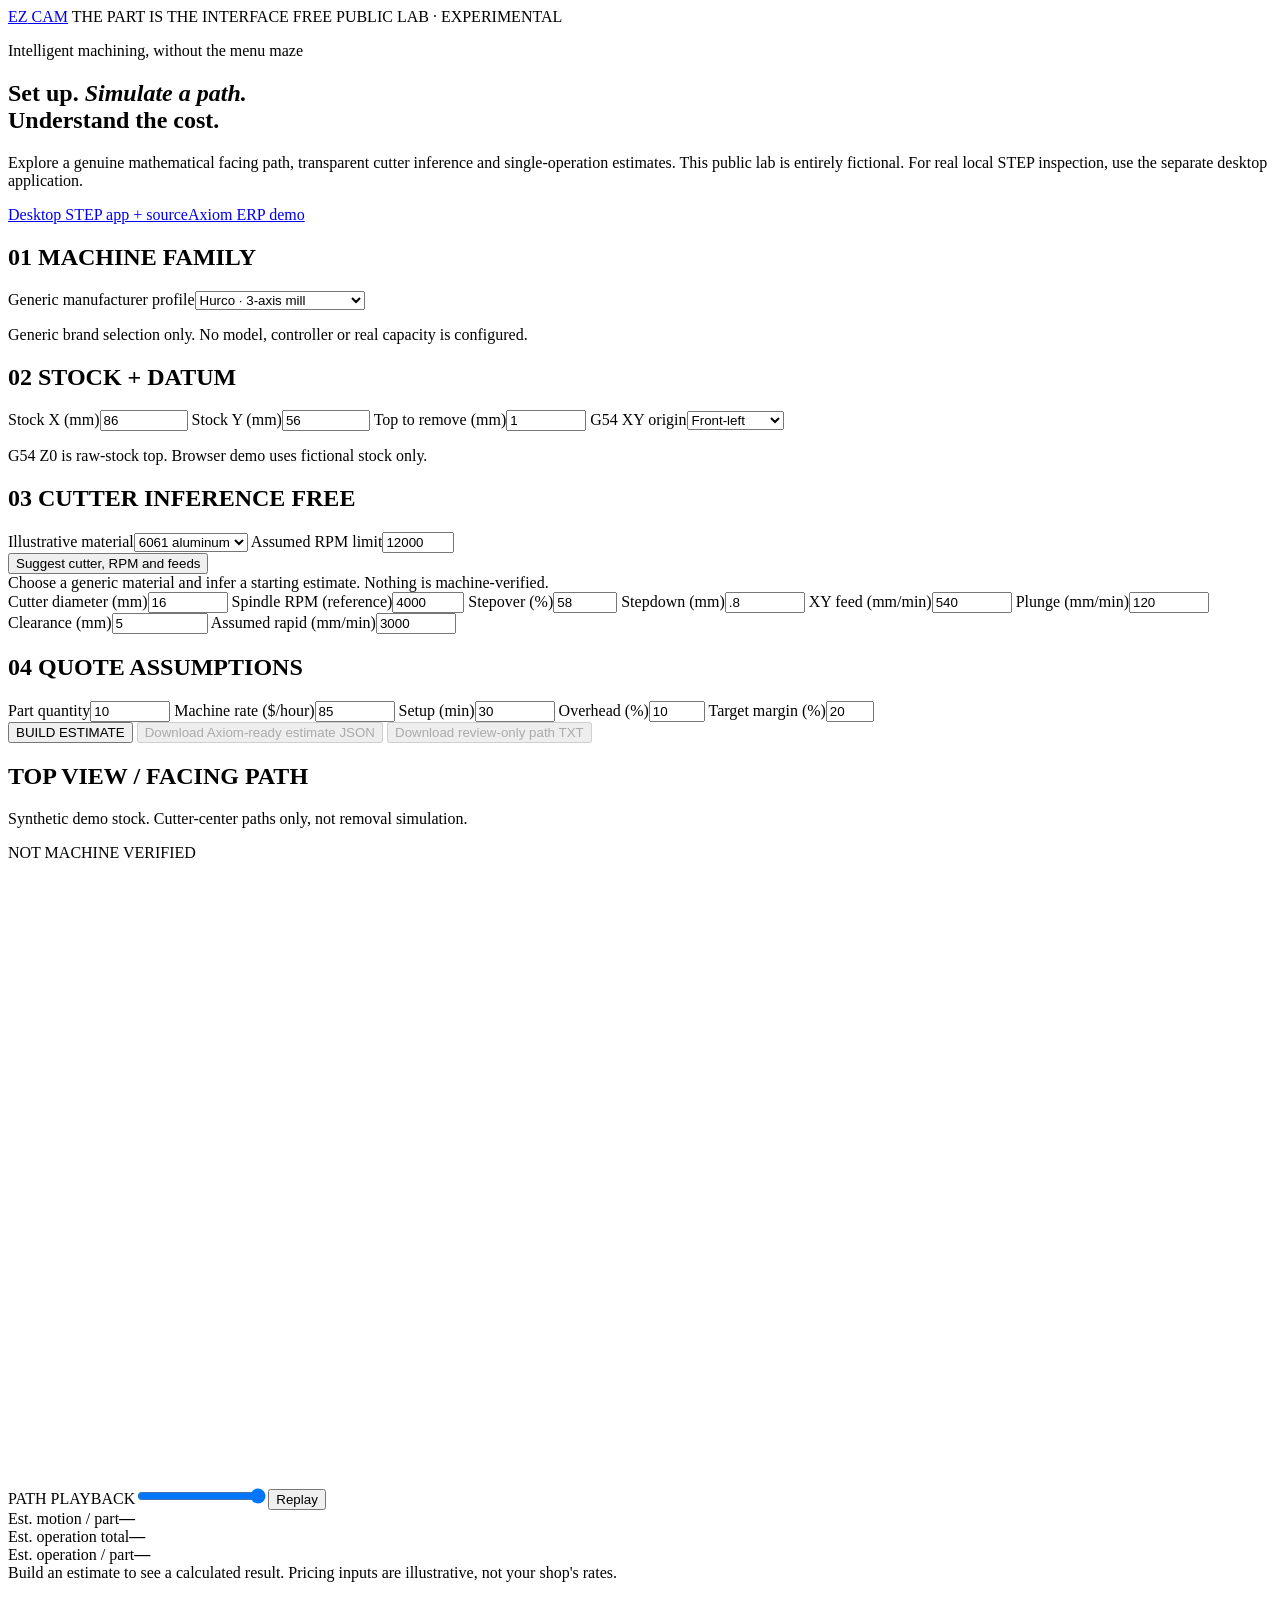
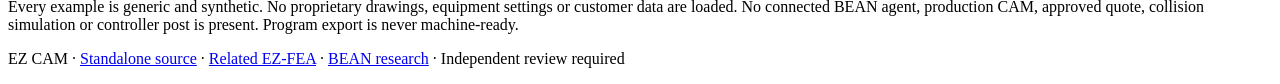
==== web/index.html @ 3e5e67d0 "feat(pages): add one-screen free EZ CAM workbench for milling, laser, forming estimates" ====
<!doctype html>
<html lang="en">
<head>
<meta charset="utf-8">
<meta name="viewport" content="width=device-width,initial-scale=1">
<meta name="description" content="EZ CAM: a free experimental machining estimate and toolpath preview lab with transparent tool inference.">
<title>EZ CAM | The Part Is the Interface</title>
<link rel="stylesheet" href="./style.css">
</head>
<body>
<header class="topbar">
  <a class="brand" href="./" aria-label="EZ CAM home"><span>EZ</span> CAM</a>
  <span class="motto">THE PART IS THE INTERFACE</span>
  <span class="mode">FREE PUBLIC LAB · EXPERIMENTAL</span>
</header>
<main>
  <section class="hero">
    <div><p class="kicker">Intelligent machining, without the menu maze</p>
      <h1>Set up. <em>Simulate a path.</em><br>Understand the cost.</h1>
      <p>Explore a genuine mathematical facing path, transparent cutter inference and single-operation estimates. This public lab is entirely fictional. For real local STEP inspection, use the separate desktop application.</p>
    </div>
    <nav class="hero-links"><a href="https://github.com/danieloculus0-bot/EZ-CAM">Desktop STEP app + source</a><a href="https://danieloculus0-bot.github.io/Axiom_Beta/erp/">Axiom ERP demo</a></nav>
  </section>
  <div class="workbench">
    <aside class="sidebar">
      <section class="panel"><h2><span>01</span> MACHINE FAMILY</h2>
        <label>Generic manufacturer profile<select id="machine"><option value="hurco">Hurco · 3-axis mill</option><option value="fadal">Fadal · 3-axis mill</option><option value="doosan">Doosan · 3-axis mill</option><option value="hk">HK · sheet laser</option><option value="trumpf">TRUMPF · sheet laser</option><option value="bystronic">Bystronic · press brake</option><option value="accurpress">Accurpress · press brake</option></select></label>
        <p class="fine" id="machine-note">Generic brand selection only. No model, controller or real capacity is configured.</p>
      </section>
      <section class="panel" id="mill-fields"><h2><span>02</span> STOCK + DATUM</h2>
        <div class="fields two">
          <label>Stock X (mm)<input id="width" type="number" min=".1" max="10000" step="1" value="86"></label>
          <label>Stock Y (mm)<input id="height" type="number" min=".1" max="10000" step="1" value="56"></label>
          <label>Top to remove (mm)<input id="allowance" type="number" min=".01" max="250" step=".1" value="1"></label>
          <label>G54 XY origin<select id="origin"><option value="front-left">Front-left</option><option value="center">Stock center</option></select></label>
        </div>
        <p class="fine">G54 Z0 is raw-stock top. Browser demo uses fictional stock only.</p>
        <h2><span>03</span> CUTTER INFERENCE <b class="free">FREE</b></h2>
        <div class="fields two"><label>Illustrative material<select id="material"><option value="aluminum-6061">6061 aluminum</option><option value="steel-1018">1018 mild steel</option><option value="stainless-304">304 stainless</option><option value="acetal">Acetal</option></select></label>
          <label>Assumed RPM limit<input id="maxrpm" type="number" min="101" max="40000" step="500" value="12000"></label>
        </div>
        <button id="infer" class="secondary" type="button">Suggest cutter, RPM and feeds</button>
        <div id="suggestion" class="suggestion" aria-live="polite">Choose a generic material and infer a starting estimate. Nothing is machine-verified.</div>
        <div class="fields two">
          <label>Cutter diameter (mm)<input id="diameter" type="number" min=".01" max="250" step=".5" value="16"></label>
          <label>Spindle RPM (reference)<input id="rpm" type="number" min="1" max="40000" step="1" value="4000"></label>
          <label>Stepover (%)<input id="stepover" type="number" min=".1" max="80" step="1" value="58"></label>
          <label>Stepdown (mm)<input id="stepdown" type="number" min=".01" max="100" step=".1" value=".8"></label>
          <label>XY feed (mm/min)<input id="feed" type="number" min="1" max="100000" step="10" value="540"></label>
          <label>Plunge (mm/min)<input id="plunge" type="number" min="1" max="100000" step="10" value="120"></label>
          <label>Clearance (mm)<input id="clearance" type="number" min=".01" max="10000" step=".5" value="5"></label>
          <label>Assumed rapid (mm/min)<input id="rapid" type="number" min="1" max="100000" step="100" value="3000"></label>
        </div>
      </section>
      <section class="panel" id="laser-fields" hidden><h2><span>02</span> LASER TIME INPUTS</h2>
        <p class="fine">User-entered assumptions; there is no nesting, laser program, or speed database.</p>
        <div class="fields two">
          <label>Cut length (mm)<input id="cutlength" type="number" min="0" max="10000000" value="2200"></label>
          <label>Assumed cut speed (mm/min)<input id="cutspeed" type="number" min=".01" max="500000" value="2500"></label>
          <label>Pierce count<input id="pierces" type="number" min="0" max="100000" step="1" value="6"></label>
          <label>Seconds per pierce<input id="piercetime" type="number" min="0" max="300" value="1.5"></label>
        </div>
      </section>
      <section class="panel" id="brake-fields" hidden><h2><span>02</span> PRESS BRAKE TIME INPUTS</h2>
        <p class="fine">Manual estimates only. No tool selection, tonnage, collision or bend-sequence validation.</p>
        <div class="fields two">
          <label>Bends per part<input id="bends" type="number" min="0" max="10000" step="1" value="4"></label>
          <label>Assumed sec/bend<input id="bendtime" type="number" min="0" max="600" value="18"></label>
          <label>Handling sec/part<input id="handling" type="number" min="0" max="10000" value="20"></label>
        </div>
      </section>
      <section class="panel"><h2><span>04</span> QUOTE ASSUMPTIONS</h2>
        <div class="fields two">
          <label>Part quantity<input id="quantity" type="number" min="1" max="100000" step="1" value="10"></label>
          <label>Machine rate ($/hour)<input id="rate" type="number" min="0" max="100000" step="1" value="85"></label>
          <label>Setup (min)<input id="setuptime" type="number" min="0" max="100000" step="5" value="30"></label>
          <label>Overhead (%)<input id="overhead" type="number" min="0" max="500" value="10"></label>
          <label>Target margin (%)<input id="margin" type="number" min="0" max="95" value="20"></label>
        </div>
        <button id="calculate" class="primary" type="button">BUILD ESTIMATE</button>
        <button id="export" class="secondary" type="button" disabled>Download Axiom-ready estimate JSON</button>
        <button id="listing" class="secondary" type="button" disabled>Download review-only path TXT</button>
      </section>
    </aside>
    <section class="stage">
      <div class="stage-head"><div><h2 id="stage-title">TOP VIEW / FACING PATH</h2><p id="stage-note">Synthetic demo stock. Cutter-center paths only, not removal simulation.</p></div><span class="unverified">NOT MACHINE VERIFIED</span></div>
      <canvas id="preview" width="960" height="620" aria-label="Synthetic stock and facing cutter path visualization" role="img"></canvas>
      <div class="playbar"><span>PATH PLAYBACK</span><input id="progress" aria-label="Path playback progress" type="range" min="0" max="100" value="100"><button id="replay" type="button" class="secondary">Replay</button></div>
      <section class="outcome"><div class="metric"><span>Est. motion / part</span><strong id="motion">—</strong></div><div class="metric"><span>Est. operation total</span><strong id="cost">—</strong></div><div class="metric"><span>Est. operation / part</span><strong id="unitcost">—</strong></div></section>
      <div id="result" class="result" role="status" aria-live="polite">Build an estimate to see a calculated result. Pricing inputs are illustrative, not your shop's rates.</div>
      <p class="disclaimer">Every example is generic and synthetic. No proprietary drawings, equipment settings or customer data are loaded. No connected BEAN agent, production CAM, approved quote, collision simulation or controller post is present. Program export is never machine-ready.</p>
    </section>
  </div>
  <footer><p>EZ CAM · <a href="https://github.com/danieloculus0-bot/EZ-CAM">Standalone source</a> · <a href="https://github.com/danieloculus0-bot/EZ-FEA">Related EZ-FEA</a> · <a href="https://github.com/danieloculus0-bot/BEAN">BEAN research</a> · Independent review required</p></footer>
</main>
<script type="module" src="./app.mjs"></script>
</body>
</html>
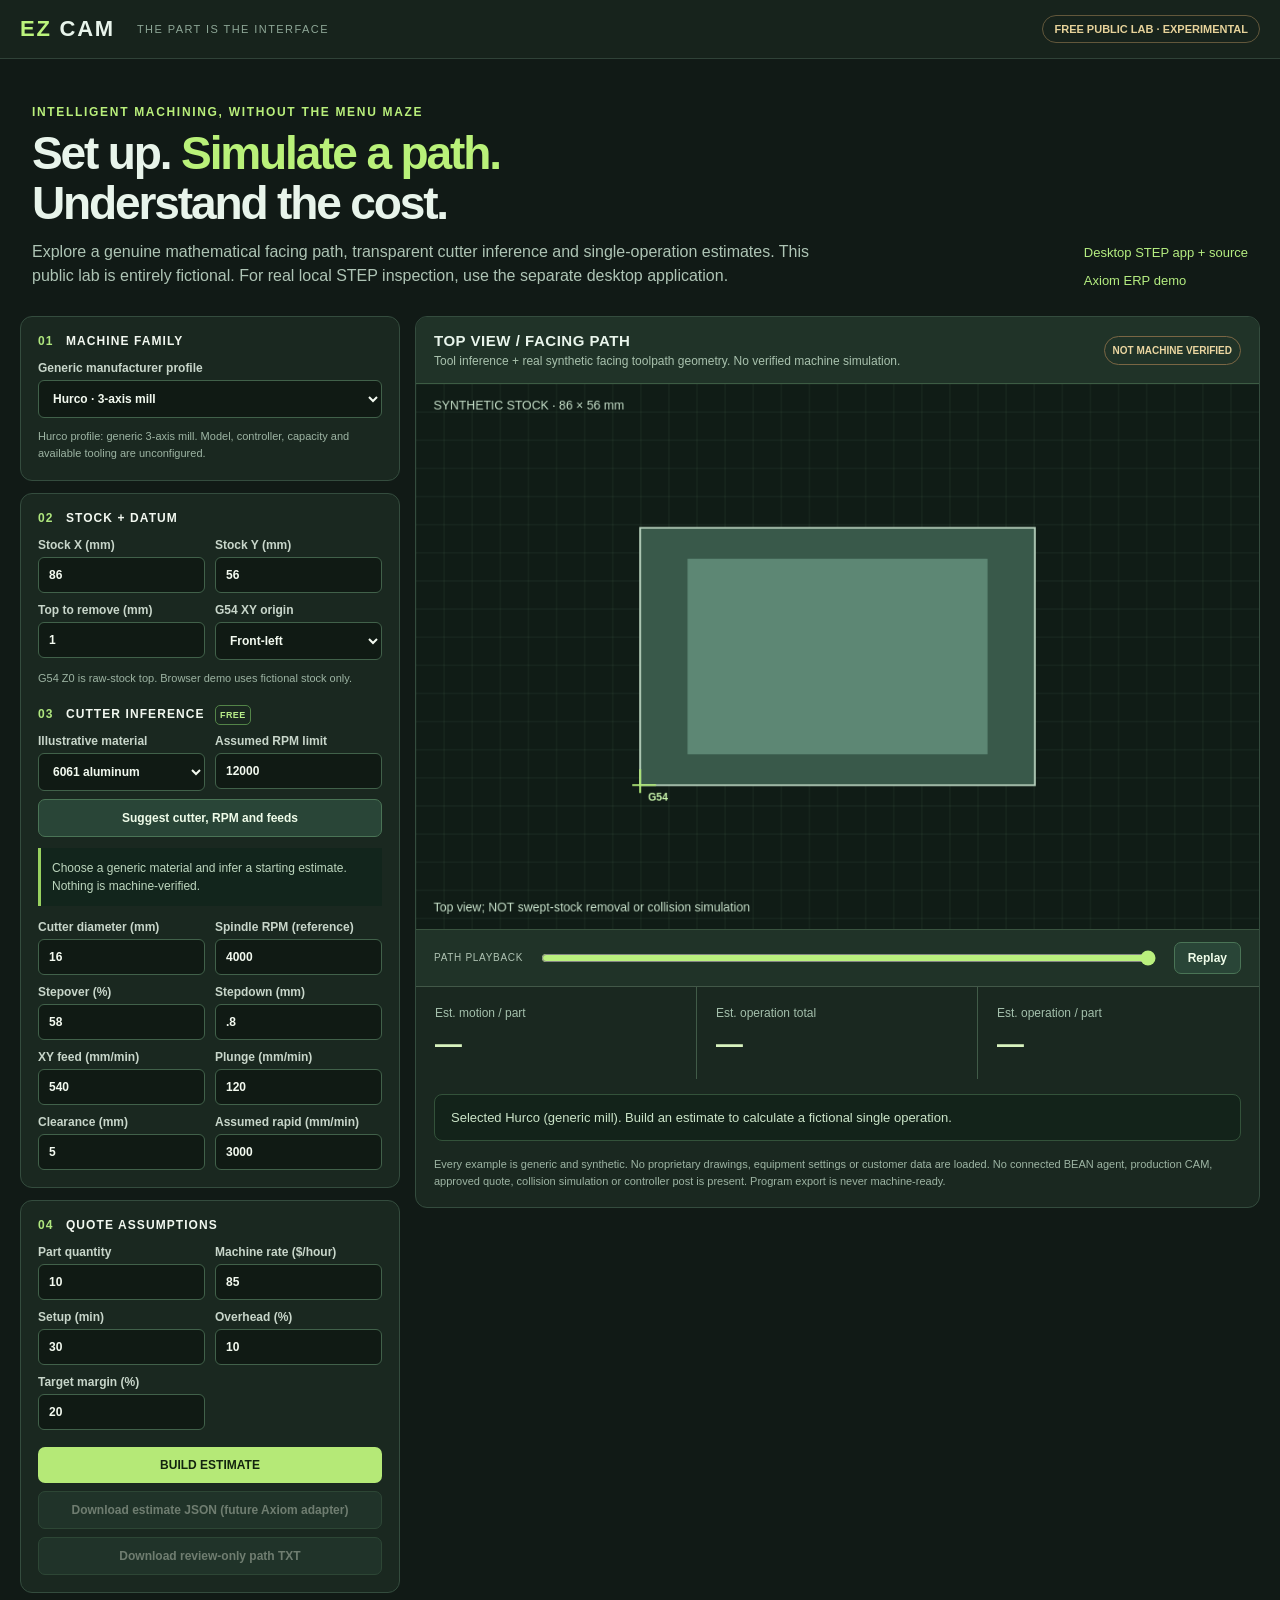
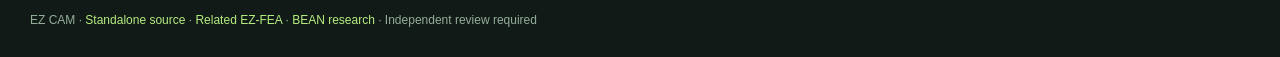
==== commit a6a99578: "docs(pages): clarify one-time Pages setup and future-only Axiom estimate compatibility" ====
--- a/web/index.html
+++ b/web/index.html
@@ -78,7 +78,7 @@
           <label>Target margin (%)<input id="margin" type="number" min="0" max="95" value="20"></label>
         </div>
         <button id="calculate" class="primary" type="button">BUILD ESTIMATE</button>
-        <button id="export" class="secondary" type="button" disabled>Download Axiom-ready estimate JSON</button>
+        <button id="export" class="secondary" type="button" disabled>Download estimate JSON (future Axiom adapter)</button>
         <button id="listing" class="secondary" type="button" disabled>Download review-only path TXT</button>
       </section>
     </aside>
--- a/web/style.css
+++ b/web/style.css
@@ -0,0 +1 @@
+:root{font-family:Inter,"Segoe UI",Arial,sans-serif;background:#111a16;color:#e8f4eb;color-scheme:dark}*{box-sizing:border-box}body{margin:0}a{color:#b5ed81;text-decoration:none}a:hover{text-decoration:underline}.topbar{display:flex;align-items:center;gap:22px;padding:15px max(20px,calc((100vw - 1540px)/2));border-bottom:1px solid #304238;background:#17231c}.brand{font-size:22px;font-weight:900;letter-spacing:.08em;color:#e8f4eb}.brand span{color:#bcf47c}.motto{font-size:11px;color:#8ea797;letter-spacing:.13em}.mode{margin-left:auto;color:#e6d29a;border:1px solid #62573b;border-radius:30px;padding:7px 11px;font-size:11px;font-weight:700}main{max-width:1540px;margin:auto;padding:20px}.hero{display:flex;align-items:end;justify-content:space-between;gap:20px;padding:24px 12px 28px}.hero h1{font-size:clamp(28px,3.6vw,55px);line-height:1.09;letter-spacing:-.047em;margin:7px 0 12px}.hero em{color:#b9f179;font-style:normal}.hero p{max-width:780px;color:#aec4b5;line-height:1.5;margin:0}.hero .kicker{font-size:12px;letter-spacing:.14em;color:#b9ef7b;font-weight:800;text-transform:uppercase}.hero-links{display:flex;flex-direction:column;gap:13px;font-size:13px;white-space:nowrap}.workbench{display:grid;grid-template-columns:minmax(310px,380px) minmax(0,1fr);gap:15px;align-items:start}.sidebar{display:flex;flex-direction:column;gap:12px}.panel,.stage{border:1px solid #344c3e;background:#1a2820;border-radius:12px;overflow:hidden}.panel{padding:17px}.panel h2{font-size:12px;letter-spacing:.09em;margin:0 0 13px;color:#f2f8f0}.panel h2:not(:first-child){margin-top:20px}.panel h2 span{color:#afe77e;margin-right:8px}.panel .free{font-size:9px;letter-spacing:.05em;color:#b8ed89;border:1px solid #538448;border-radius:5px;padding:4px;margin-left:6px}label{display:block;font-size:12px;color:#c8d6ca;font-weight:600}label input,label select{margin-top:5px;width:100%;min-width:0;border:1px solid #41614a;background:#101a14;border-radius:6px;color:#f3faf0;padding:10px;font:inherit}label input:focus,label select:focus{outline:2px solid #b5e777;outline-offset:1px}.fields{display:grid;gap:10px}.fields.two{grid-template-columns:repeat(2,minmax(0,1fr))}.fine,.disclaimer{font-size:11px;color:#9db4a3;line-height:1.5}.fine{margin:10px 0 2px}.suggestion{margin:11px 0 14px;padding:11px;background:#12251c;border-left:3px solid #98d15f;color:#bdd6be;line-height:1.5;font-size:12px;white-space:pre-line}button{cursor:pointer;border:0;border-radius:7px;font:inherit;font-size:12px;font-weight:800;padding:11px 15px;transition:background .1s}button:disabled{opacity:.4;cursor:not-allowed}.primary{width:100%;margin-top:17px;background:#b5e977;color:#13240f}.primary:hover:not(:disabled){background:#d0ffa1}.secondary{border:1px solid #4a7456;background:#294537;color:#effce9}.secondary:hover:not(:disabled){background:#385d48}.panel button.secondary{width:100%;margin-top:8px}.stage{position:sticky;top:12px}.stage-head{display:flex;gap:12px;justify-content:space-between;align-items:center;padding:15px 18px;background:#203328;border-bottom:1px solid #3d5c44}.stage-head h2{margin:0;font-size:15px;letter-spacing:.035em}.stage-head p{font-size:12px;color:#a9c2ae;margin:5px 0 0}.unverified{font-size:10px;font-weight:800;white-space:nowrap;color:#ebd6a1;border:1px solid #7a6644;border-radius:20px;padding:8px}#preview{display:block;width:100%;height:auto;background:#101c16;aspect-ratio:960/620}.playbar{display:flex;align-items:center;gap:16px;padding:12px 18px;background:#203328;border-top:1px solid #39533f}.playbar span{font-size:10px;letter-spacing:.07em;color:#afc3b3;white-space:nowrap}.playbar input{flex:1;accent-color:#baf07e}.playbar button{padding:8px 13px}.outcome{display:grid;grid-template-columns:repeat(3,minmax(0,1fr));border-top:1px solid #425848}.metric{padding:19px;display:flex;flex-direction:column;gap:9px;border-right:1px solid #415b48}.metric:last-child{border-right:0}.metric span{font-size:12px;color:#a4c0ac}.metric strong{font-size:clamp(18px,2.1vw,30px);color:#d8f3be;letter-spacing:-.05em}.result{margin:15px 18px;padding:13px 16px;background:#13231a;border:1px solid #33523a;border-radius:8px;color:#cbe4c8;font-size:13px;line-height:1.5}.result.error{color:#ffe2ba;border-color:#ba7750}.disclaimer{padding:0 18px 18px;margin:0}footer{padding:20px 10px 10px;color:#92ae99;font-size:12px}footer p{margin:0}[hidden]{display:none!important}@media(max-width:1000px){.hero{align-items:start;flex-direction:column}.hero-links{flex-direction:row;flex-wrap:wrap}.workbench{grid-template-columns:1fr}.stage{position:static}.sidebar{display:grid;grid-template-columns:repeat(2,minmax(0,1fr));align-items:start}.panel{height:100%}}@media(max-width:620px){main{padding:10px}.topbar{padding:13px;flex-wrap:wrap;gap:10px}.motto{display:none}.mode{font-size:9px}.hero{padding:20px 7px}.sidebar{display:flex}.stage-head{align-items:flex-start;flex-direction:column}.unverified{align-self:start}.metric{padding:12px}.metric span{font-size:10px}.metric strong{font-size:19px}.playbar{gap:7px}.playbar span{font-size:9px}footer{line-height:1.6}}
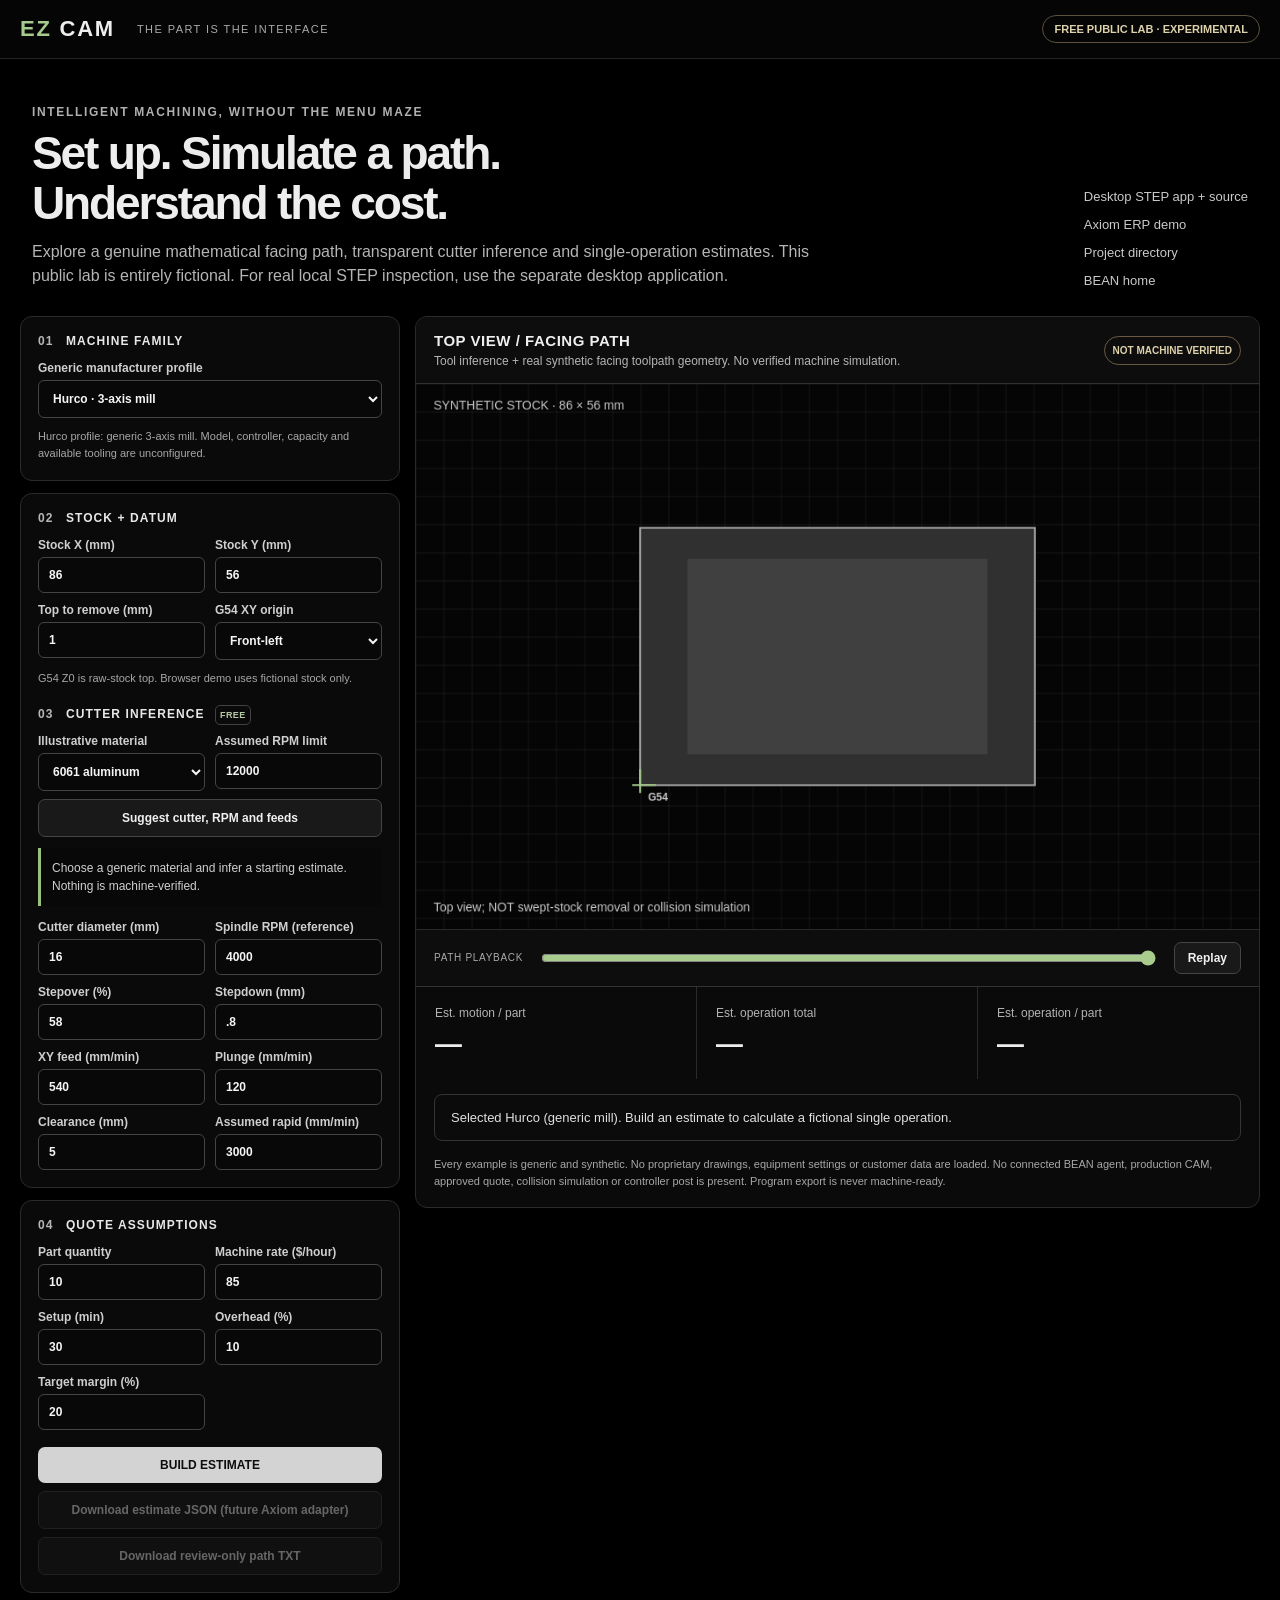
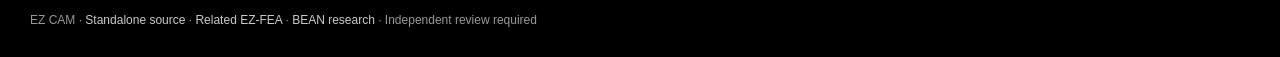
==== commit c5af5293: "Link EZ-CAM demo back to canonical project directory and ERP" ====
--- a/web/index.html
+++ b/web/index.html
@@ -19,7 +19,7 @@
       <h1>Set up. <em>Simulate a path.</em><br>Understand the cost.</h1>
       <p>Explore a genuine mathematical facing path, transparent cutter inference and single-operation estimates. This public lab is entirely fictional. For real local STEP inspection, use the separate desktop application.</p>
     </div>
-    <nav class="hero-links"><a href="https://github.com/danieloculus0-bot/EZ-CAM">Desktop STEP app + source</a><a href="https://danieloculus0-bot.github.io/Axiom_Beta/erp/">Axiom ERP demo</a></nav>
+    <nav class="hero-links"><a href="https://github.com/danieloculus0-bot/EZ-CAM">Desktop STEP app + source</a><a href="https://danieloculus0-bot.github.io/Axiom_Beta/erp/">Axiom ERP demo</a><a href="https://danieloculus0-bot.github.io/BEAN/portfolio/">Project directory</a><a href="https://danieloculus0-bot.github.io/BEAN/">BEAN home</a></nav>
   </section>
   <div class="workbench">
     <aside class="sidebar">
@@ -36,7 +36,7 @@
         </div>
         <p class="fine">G54 Z0 is raw-stock top. Browser demo uses fictional stock only.</p>
         <h2><span>03</span> CUTTER INFERENCE <b class="free">FREE</b></h2>
-        <div class="fields two"><label>Illustrative material<select id="material"><option value="aluminum-6061">6061 aluminum</option><option value="steel-1018">1018 mild steel</option><option value="stainless-304">304 stainless</option><option value="acetal">Acetal</option></select></label>
+        <div class="fields two"><label>Illustrative material<select id="material"><option value="aluminum-6061">6061 aluminum</option><option value="aluminum-5052">5052 aluminum</option><option value="steel-1018">1018 mild steel</option><option value="steel-hot-rolled">Hot rolled / HR (grade unknown)</option><option value="steel-hrpo">HRPO / P&amp;O (grade unknown)</option><option value="steel-crs">Cold rolled / CRS (grade unknown)</option><option value="stainless-304">304 stainless</option><option value="acetal">Acetal</option></select></label>
           <label>Assumed RPM limit<input id="maxrpm" type="number" min="101" max="40000" step="500" value="12000"></label>
         </div>
         <button id="infer" class="secondary" type="button">Suggest cutter, RPM and feeds</button>
--- a/web/style.css
+++ b/web/style.css
@@ -1 +1 @@
-:root{font-family:Inter,"Segoe UI",Arial,sans-serif;background:#111a16;color:#e8f4eb;color-scheme:dark}*{box-sizing:border-box}body{margin:0}a{color:#b5ed81;text-decoration:none}a:hover{text-decoration:underline}.topbar{display:flex;align-items:center;gap:22px;padding:15px max(20px,calc((100vw - 1540px)/2));border-bottom:1px solid #304238;background:#17231c}.brand{font-size:22px;font-weight:900;letter-spacing:.08em;color:#e8f4eb}.brand span{color:#bcf47c}.motto{font-size:11px;color:#8ea797;letter-spacing:.13em}.mode{margin-left:auto;color:#e6d29a;border:1px solid #62573b;border-radius:30px;padding:7px 11px;font-size:11px;font-weight:700}main{max-width:1540px;margin:auto;padding:20px}.hero{display:flex;align-items:end;justify-content:space-between;gap:20px;padding:24px 12px 28px}.hero h1{font-size:clamp(28px,3.6vw,55px);line-height:1.09;letter-spacing:-.047em;margin:7px 0 12px}.hero em{color:#b9f179;font-style:normal}.hero p{max-width:780px;color:#aec4b5;line-height:1.5;margin:0}.hero .kicker{font-size:12px;letter-spacing:.14em;color:#b9ef7b;font-weight:800;text-transform:uppercase}.hero-links{display:flex;flex-direction:column;gap:13px;font-size:13px;white-space:nowrap}.workbench{display:grid;grid-template-columns:minmax(310px,380px) minmax(0,1fr);gap:15px;align-items:start}.sidebar{display:flex;flex-direction:column;gap:12px}.panel,.stage{border:1px solid #344c3e;background:#1a2820;border-radius:12px;overflow:hidden}.panel{padding:17px}.panel h2{font-size:12px;letter-spacing:.09em;margin:0 0 13px;color:#f2f8f0}.panel h2:not(:first-child){margin-top:20px}.panel h2 span{color:#afe77e;margin-right:8px}.panel .free{font-size:9px;letter-spacing:.05em;color:#b8ed89;border:1px solid #538448;border-radius:5px;padding:4px;margin-left:6px}label{display:block;font-size:12px;color:#c8d6ca;font-weight:600}label input,label select{margin-top:5px;width:100%;min-width:0;border:1px solid #41614a;background:#101a14;border-radius:6px;color:#f3faf0;padding:10px;font:inherit}label input:focus,label select:focus{outline:2px solid #b5e777;outline-offset:1px}.fields{display:grid;gap:10px}.fields.two{grid-template-columns:repeat(2,minmax(0,1fr))}.fine,.disclaimer{font-size:11px;color:#9db4a3;line-height:1.5}.fine{margin:10px 0 2px}.suggestion{margin:11px 0 14px;padding:11px;background:#12251c;border-left:3px solid #98d15f;color:#bdd6be;line-height:1.5;font-size:12px;white-space:pre-line}button{cursor:pointer;border:0;border-radius:7px;font:inherit;font-size:12px;font-weight:800;padding:11px 15px;transition:background .1s}button:disabled{opacity:.4;cursor:not-allowed}.primary{width:100%;margin-top:17px;background:#b5e977;color:#13240f}.primary:hover:not(:disabled){background:#d0ffa1}.secondary{border:1px solid #4a7456;background:#294537;color:#effce9}.secondary:hover:not(:disabled){background:#385d48}.panel button.secondary{width:100%;margin-top:8px}.stage{position:sticky;top:12px}.stage-head{display:flex;gap:12px;justify-content:space-between;align-items:center;padding:15px 18px;background:#203328;border-bottom:1px solid #3d5c44}.stage-head h2{margin:0;font-size:15px;letter-spacing:.035em}.stage-head p{font-size:12px;color:#a9c2ae;margin:5px 0 0}.unverified{font-size:10px;font-weight:800;white-space:nowrap;color:#ebd6a1;border:1px solid #7a6644;border-radius:20px;padding:8px}#preview{display:block;width:100%;height:auto;background:#101c16;aspect-ratio:960/620}.playbar{display:flex;align-items:center;gap:16px;padding:12px 18px;background:#203328;border-top:1px solid #39533f}.playbar span{font-size:10px;letter-spacing:.07em;color:#afc3b3;white-space:nowrap}.playbar input{flex:1;accent-color:#baf07e}.playbar button{padding:8px 13px}.outcome{display:grid;grid-template-columns:repeat(3,minmax(0,1fr));border-top:1px solid #425848}.metric{padding:19px;display:flex;flex-direction:column;gap:9px;border-right:1px solid #415b48}.metric:last-child{border-right:0}.metric span{font-size:12px;color:#a4c0ac}.metric strong{font-size:clamp(18px,2.1vw,30px);color:#d8f3be;letter-spacing:-.05em}.result{margin:15px 18px;padding:13px 16px;background:#13231a;border:1px solid #33523a;border-radius:8px;color:#cbe4c8;font-size:13px;line-height:1.5}.result.error{color:#ffe2ba;border-color:#ba7750}.disclaimer{padding:0 18px 18px;margin:0}footer{padding:20px 10px 10px;color:#92ae99;font-size:12px}footer p{margin:0}[hidden]{display:none!important}@media(max-width:1000px){.hero{align-items:start;flex-direction:column}.hero-links{flex-direction:row;flex-wrap:wrap}.workbench{grid-template-columns:1fr}.stage{position:static}.sidebar{display:grid;grid-template-columns:repeat(2,minmax(0,1fr));align-items:start}.panel{height:100%}}@media(max-width:620px){main{padding:10px}.topbar{padding:13px;flex-wrap:wrap;gap:10px}.motto{display:none}.mode{font-size:9px}.hero{padding:20px 7px}.sidebar{display:flex}.stage-head{align-items:flex-start;flex-direction:column}.unverified{align-self:start}.metric{padding:12px}.metric span{font-size:10px}.metric strong{font-size:19px}.playbar{gap:7px}.playbar span{font-size:9px}footer{line-height:1.6}}
+:root{font-family:Inter,"Segoe UI",Arial,sans-serif;background:#000000;color:#eeeeee;color-scheme:dark}*{box-sizing:border-box}body{margin:0}a{color:#c9c9c9;text-decoration:none}a:hover{text-decoration:underline}.topbar{display:flex;align-items:center;gap:22px;padding:15px max(20px,calc((100vw - 1540px)/2));border-bottom:1px solid #252525;background:#050505}.brand{font-size:22px;font-weight:900;letter-spacing:.08em;color:#eeeeee}.brand span{color:#a6ca8d}.motto{font-size:11px;color:#aaaaaa;letter-spacing:.13em}.mode{margin-left:auto;color:#ded2ad;border:1px solid #5a503b;border-radius:30px;padding:7px 11px;font-size:11px;font-weight:700}main{max-width:1540px;margin:auto;padding:20px}.hero{display:flex;align-items:end;justify-content:space-between;gap:20px;padding:24px 12px 28px}.hero h1{font-size:clamp(28px,3.6vw,55px);line-height:1.09;letter-spacing:-.047em;margin:7px 0 12px}.hero em{color:#ececec;font-style:normal}.hero p{max-width:780px;color:#b5b5b5;line-height:1.5;margin:0}.hero .kicker{font-size:12px;letter-spacing:.14em;color:#b0b0b0;font-weight:800;text-transform:uppercase}.hero-links{display:flex;flex-direction:column;gap:13px;font-size:13px;white-space:nowrap}.workbench{display:grid;grid-template-columns:minmax(310px,380px) minmax(0,1fr);gap:15px;align-items:start}.sidebar{display:flex;flex-direction:column;gap:12px}.panel,.stage{border:1px solid #2b2b2b;background:#0a0a0a;border-radius:12px;overflow:hidden}.panel{padding:17px}.panel h2{font-size:12px;letter-spacing:.09em;margin:0 0 13px;color:#e8e8e8}.panel h2:not(:first-child){margin-top:20px}.panel h2 span{color:#b7b7b7;margin-right:8px}.panel .free{font-size:9px;letter-spacing:.05em;color:#b7caa6;border:1px solid #414141;border-radius:5px;padding:4px;margin-left:6px}label{display:block;font-size:12px;color:#cfcfcf;font-weight:600}label input,label select{margin-top:5px;width:100%;min-width:0;border:1px solid #444444;background:#080808;border-radius:6px;color:#f5f5f5;padding:10px;font:inherit}label input:focus,label select:focus{outline:2px solid #99c17c;outline-offset:1px}.fields{display:grid;gap:10px}.fields.two{grid-template-columns:repeat(2,minmax(0,1fr))}.fine,.disclaimer{font-size:11px;color:#a7a7a7;line-height:1.5}.fine{margin:10px 0 2px}.suggestion{margin:11px 0 14px;padding:11px;background:#080808;border-left:3px solid #99c17c;color:#d0d0d0;line-height:1.5;font-size:12px;white-space:pre-line}button{cursor:pointer;border:0;border-radius:7px;font:inherit;font-size:12px;font-weight:800;padding:11px 15px;transition:background .1s}button:disabled{opacity:.4;cursor:not-allowed}.primary{width:100%;margin-top:17px;background:#d3d3d3;color:#0d0d0d}.primary:hover:not(:disabled){background:#eeeeee}.secondary{border:1px solid #454545;background:#191919;color:#f0f0f0}.secondary:hover:not(:disabled){background:#303030}.panel button.secondary{width:100%;margin-top:8px}.stage{position:sticky;top:12px}.stage-head{display:flex;gap:12px;justify-content:space-between;align-items:center;padding:15px 18px;background:#0d0d0d;border-bottom:1px solid #303030}.stage-head h2{margin:0;font-size:15px;letter-spacing:.035em}.stage-head p{font-size:12px;color:#b5b5b5;margin:5px 0 0}.unverified{font-size:10px;font-weight:800;white-space:nowrap;color:#ded2ad;border:1px solid #6c5a45;border-radius:20px;padding:8px}#preview{display:block;width:100%;height:auto;background:#050505;aspect-ratio:960/620}.playbar{display:flex;align-items:center;gap:16px;padding:12px 18px;background:#0d0d0d;border-top:1px solid #292929}.playbar span{font-size:10px;letter-spacing:.07em;color:#aaaaaa;white-space:nowrap}.playbar input{flex:1;accent-color:#aacb8e}.playbar button{padding:8px 13px}.outcome{display:grid;grid-template-columns:repeat(3,minmax(0,1fr));border-top:1px solid #333333}.metric{padding:19px;display:flex;flex-direction:column;gap:9px;border-right:1px solid #2b2b2b}.metric:last-child{border-right:0}.metric span{font-size:12px;color:#b4b4b4}.metric strong{font-size:clamp(18px,2.1vw,30px);color:#ededed;letter-spacing:-.05em}.result{margin:15px 18px;padding:13px 16px;background:#0b0b0b;border:1px solid #343434;border-radius:8px;color:#e0e0e0;font-size:13px;line-height:1.5}.result.error{color:#ffe2ba;border-color:#ba7750}.disclaimer{padding:0 18px 18px;margin:0}footer{padding:20px 10px 10px;color:#979797;font-size:12px}footer p{margin:0}[hidden]{display:none!important}@media(max-width:1000px){.hero{align-items:start;flex-direction:column}.hero-links{flex-direction:row;flex-wrap:wrap}.workbench{grid-template-columns:1fr}.stage{position:static}.sidebar{display:grid;grid-template-columns:repeat(2,minmax(0,1fr));align-items:start}.panel{height:100%}}@media(max-width:620px){main{padding:10px}.topbar{padding:13px;flex-wrap:wrap;gap:10px}.motto{display:none}.mode{font-size:9px}.hero{padding:20px 7px}.sidebar{display:flex}.stage-head{align-items:flex-start;flex-direction:column}.unverified{align-self:start}.metric{padding:12px}.metric span{font-size:10px}.metric strong{font-size:19px}.playbar{gap:7px}.playbar span{font-size:9px}footer{line-height:1.6}}
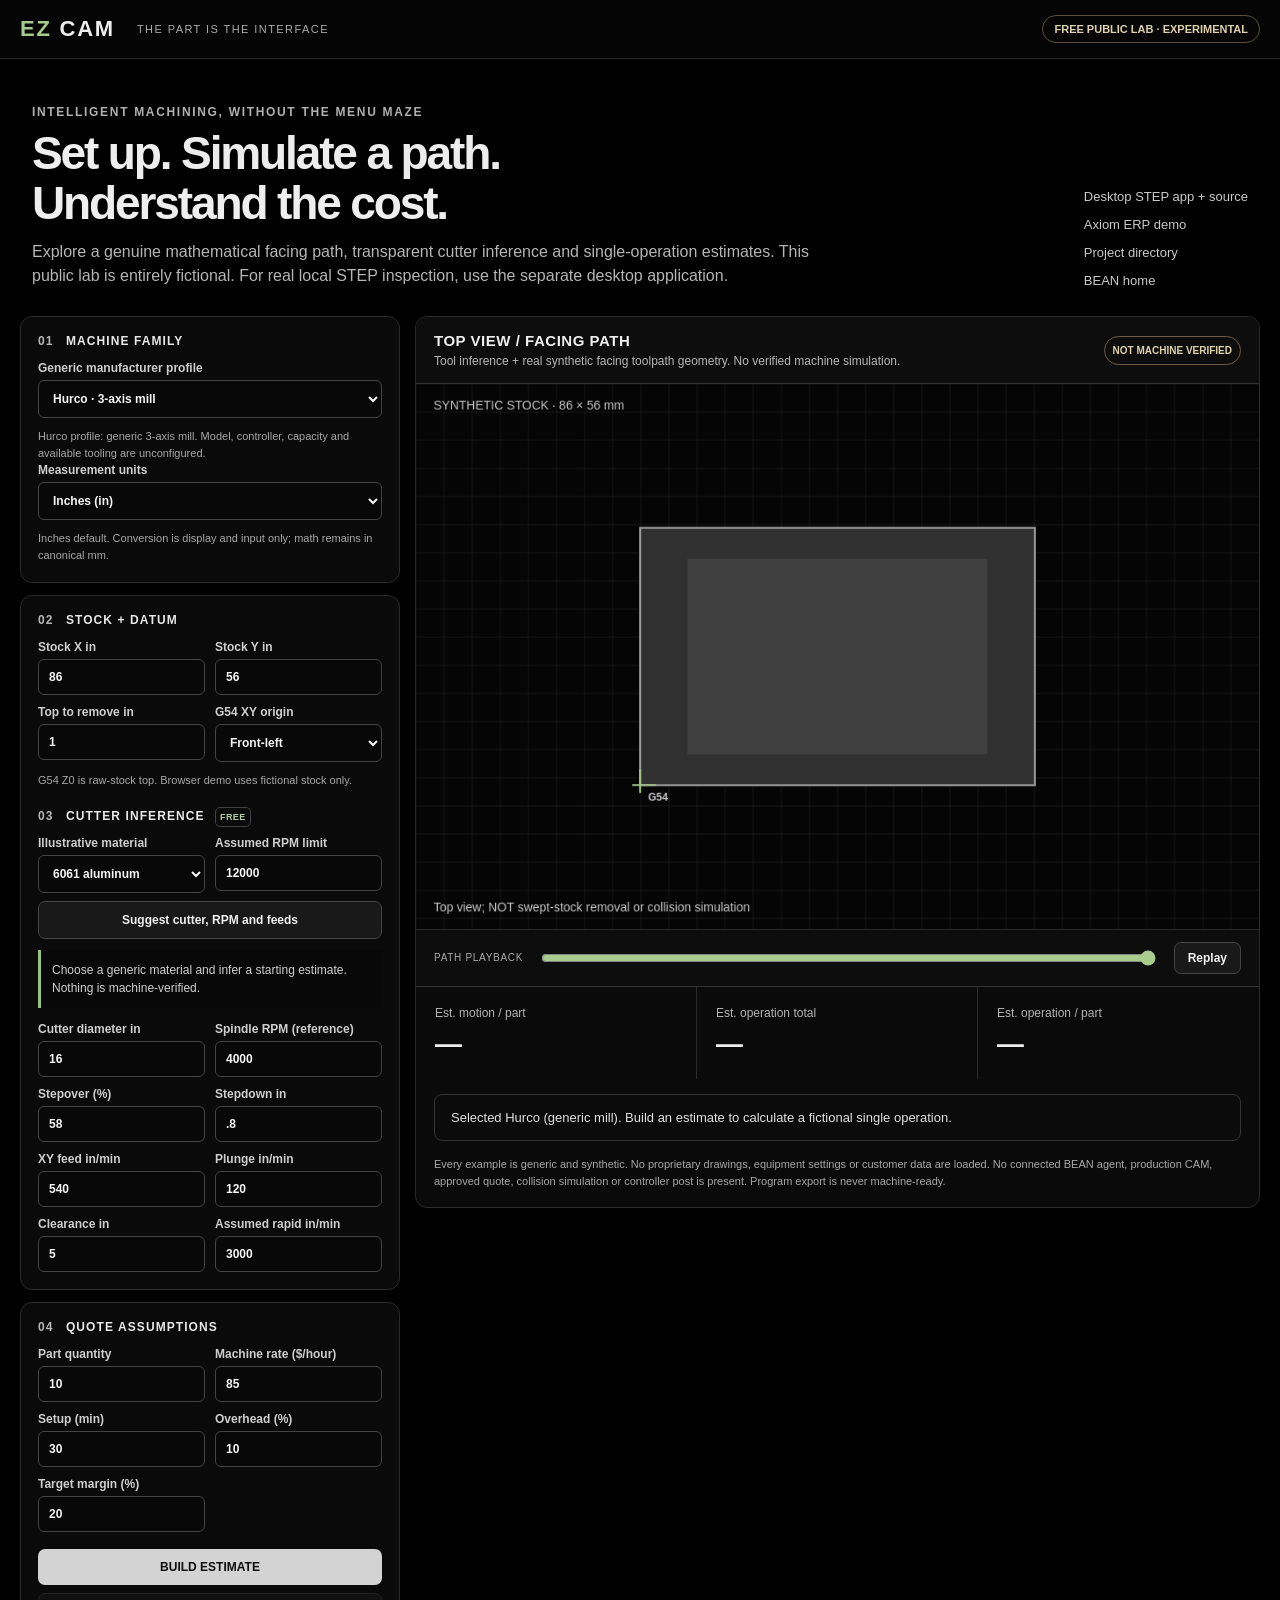
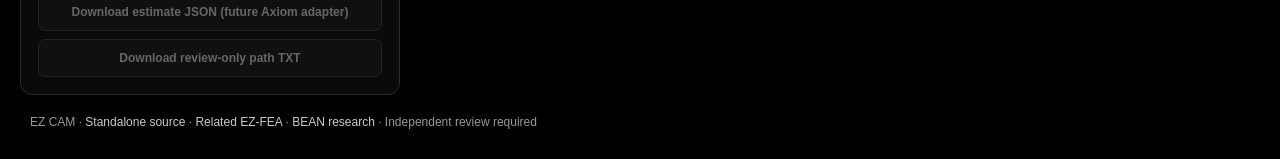
==== commit 4493a392: "Show inch-default unit selector and dynamic dimension labels" ====
--- a/web/index.html
+++ b/web/index.html
@@ -26,12 +26,14 @@
       <section class="panel"><h2><span>01</span> MACHINE FAMILY</h2>
         <label>Generic manufacturer profile<select id="machine"><option value="hurco">Hurco · 3-axis mill</option><option value="fadal">Fadal · 3-axis mill</option><option value="doosan">Doosan · 3-axis mill</option><option value="hk">HK · sheet laser</option><option value="trumpf">TRUMPF · sheet laser</option><option value="bystronic">Bystronic · press brake</option><option value="accurpress">Accurpress · press brake</option></select></label>
         <p class="fine" id="machine-note">Generic brand selection only. No model, controller or real capacity is configured.</p>
+        <label>Measurement units<select id="units" aria-label="Measurement units"><option value="in" selected>Inches (in)</option><option value="mm">Millimeters (mm)</option></select></label>
+        <p class="fine">Inches default. Conversion is display and input only; math remains in canonical mm.</p>
       </section>
       <section class="panel" id="mill-fields"><h2><span>02</span> STOCK + DATUM</h2>
         <div class="fields two">
-          <label>Stock X (mm)<input id="width" type="number" min=".1" max="10000" step="1" value="86"></label>
-          <label>Stock Y (mm)<input id="height" type="number" min=".1" max="10000" step="1" value="56"></label>
-          <label>Top to remove (mm)<input id="allowance" type="number" min=".01" max="250" step=".1" value="1"></label>
+          <label>Stock X <span class="unit-label" data-unit-for="width">in</span><input id="width" type="number" min=".1" max="10000" step="1" value="86"></label>
+          <label>Stock Y <span class="unit-label" data-unit-for="height">in</span><input id="height" type="number" min=".1" max="10000" step="1" value="56"></label>
+          <label>Top to remove <span class="unit-label" data-unit-for="allowance">in</span><input id="allowance" type="number" min=".01" max="250" step=".1" value="1"></label>
           <label>G54 XY origin<select id="origin"><option value="front-left">Front-left</option><option value="center">Stock center</option></select></label>
         </div>
         <p class="fine">G54 Z0 is raw-stock top. Browser demo uses fictional stock only.</p>
@@ -42,21 +44,21 @@
         <button id="infer" class="secondary" type="button">Suggest cutter, RPM and feeds</button>
         <div id="suggestion" class="suggestion" aria-live="polite">Choose a generic material and infer a starting estimate. Nothing is machine-verified.</div>
         <div class="fields two">
-          <label>Cutter diameter (mm)<input id="diameter" type="number" min=".01" max="250" step=".5" value="16"></label>
+          <label>Cutter diameter <span class="unit-label" data-unit-for="diameter">in</span><input id="diameter" type="number" min=".01" max="250" step=".5" value="16"></label>
           <label>Spindle RPM (reference)<input id="rpm" type="number" min="1" max="40000" step="1" value="4000"></label>
           <label>Stepover (%)<input id="stepover" type="number" min=".1" max="80" step="1" value="58"></label>
-          <label>Stepdown (mm)<input id="stepdown" type="number" min=".01" max="100" step=".1" value=".8"></label>
-          <label>XY feed (mm/min)<input id="feed" type="number" min="1" max="100000" step="10" value="540"></label>
-          <label>Plunge (mm/min)<input id="plunge" type="number" min="1" max="100000" step="10" value="120"></label>
-          <label>Clearance (mm)<input id="clearance" type="number" min=".01" max="10000" step=".5" value="5"></label>
-          <label>Assumed rapid (mm/min)<input id="rapid" type="number" min="1" max="100000" step="100" value="3000"></label>
+          <label>Stepdown <span class="unit-label" data-unit-for="stepdown">in</span><input id="stepdown" type="number" min=".01" max="100" step=".1" value=".8"></label>
+          <label>XY feed <span class="unit-label" data-unit-for="feed">in/min</span><input id="feed" type="number" min="1" max="100000" step="10" value="540"></label>
+          <label>Plunge <span class="unit-label" data-unit-for="plunge">in/min</span><input id="plunge" type="number" min="1" max="100000" step="10" value="120"></label>
+          <label>Clearance <span class="unit-label" data-unit-for="clearance">in</span><input id="clearance" type="number" min=".01" max="10000" step=".5" value="5"></label>
+          <label>Assumed rapid <span class="unit-label" data-unit-for="rapid">in/min</span><input id="rapid" type="number" min="1" max="100000" step="100" value="3000"></label>
         </div>
       </section>
       <section class="panel" id="laser-fields" hidden><h2><span>02</span> LASER TIME INPUTS</h2>
         <p class="fine">User-entered assumptions; there is no nesting, laser program, or speed database.</p>
         <div class="fields two">
-          <label>Cut length (mm)<input id="cutlength" type="number" min="0" max="10000000" value="2200"></label>
-          <label>Assumed cut speed (mm/min)<input id="cutspeed" type="number" min=".01" max="500000" value="2500"></label>
+          <label>Cut length <span class="unit-label" data-unit-for="cutlength">in</span><input id="cutlength" type="number" min="0" max="10000000" value="2200"></label>
+          <label>Assumed cut speed <span class="unit-label" data-unit-for="cutspeed">in/min</span><input id="cutspeed" type="number" min=".01" max="500000" value="2500"></label>
           <label>Pierce count<input id="pierces" type="number" min="0" max="100000" step="1" value="6"></label>
           <label>Seconds per pierce<input id="piercetime" type="number" min="0" max="300" value="1.5"></label>
         </div>
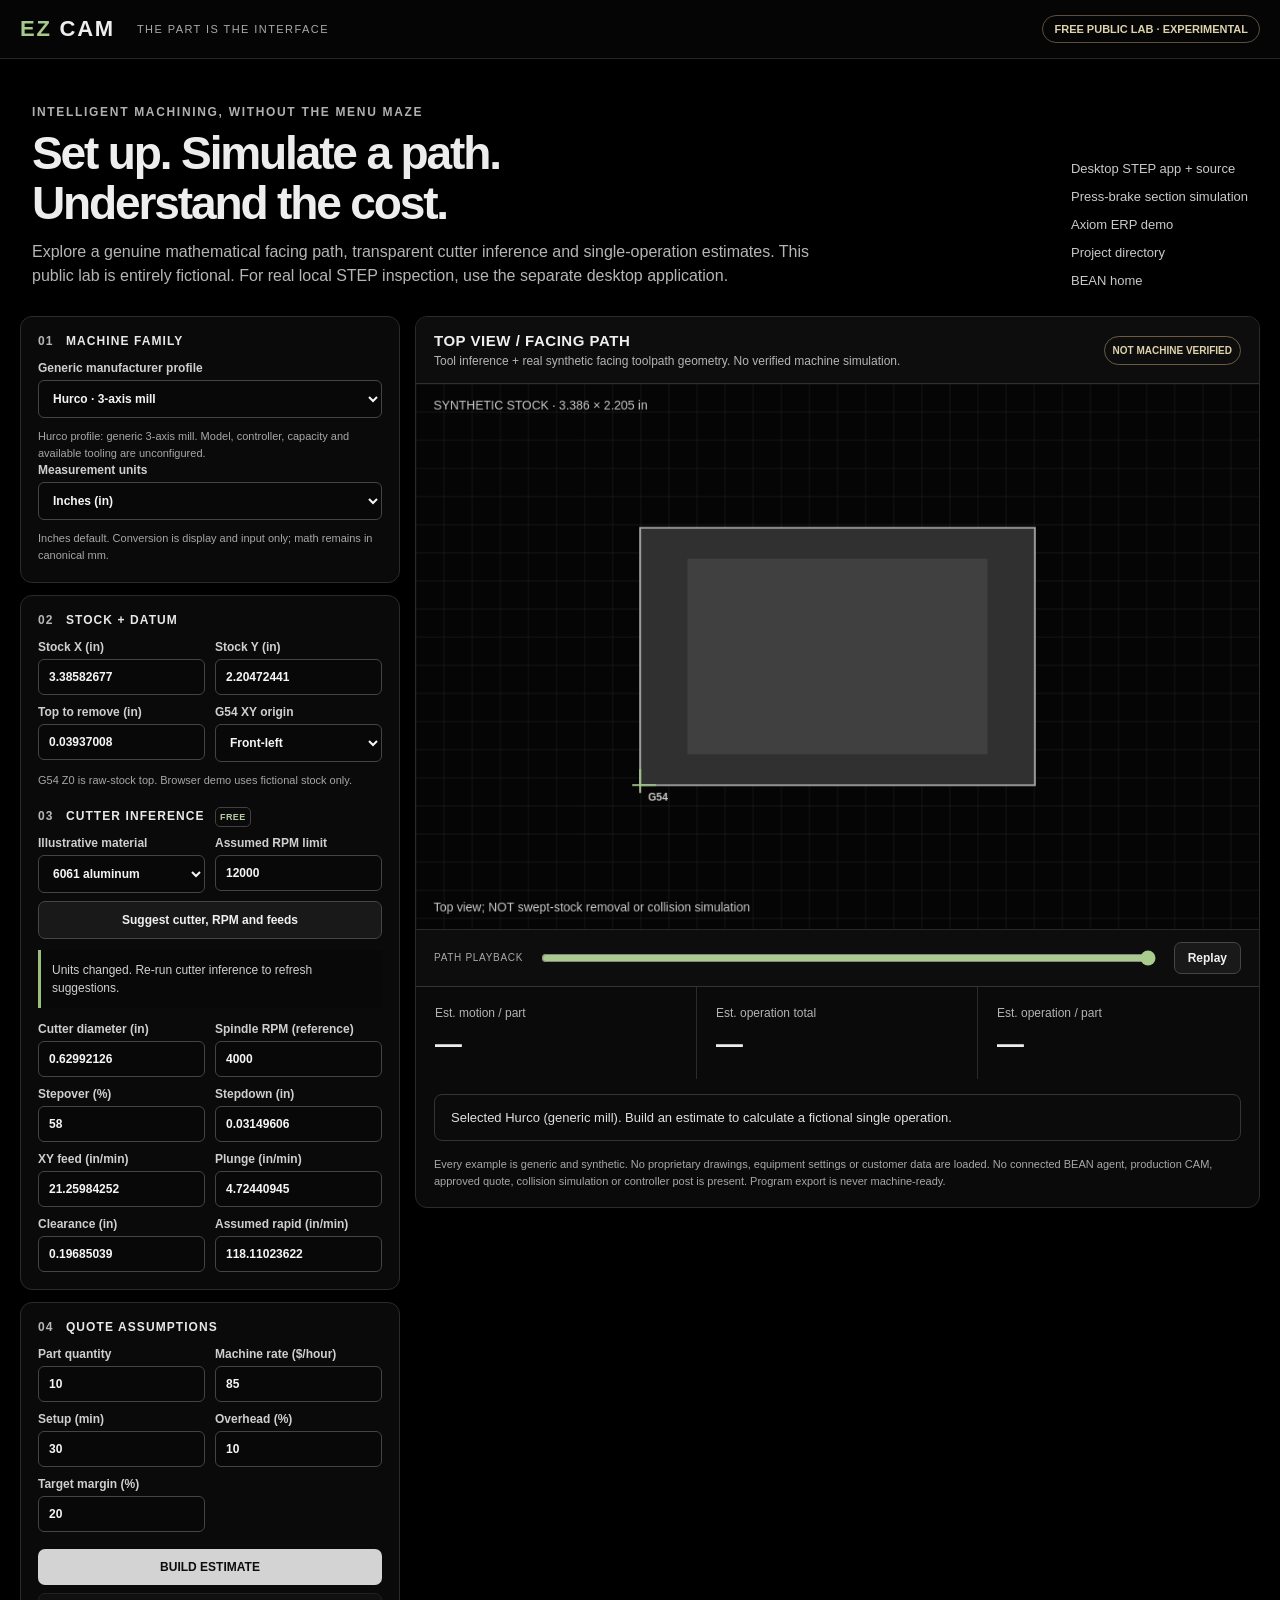
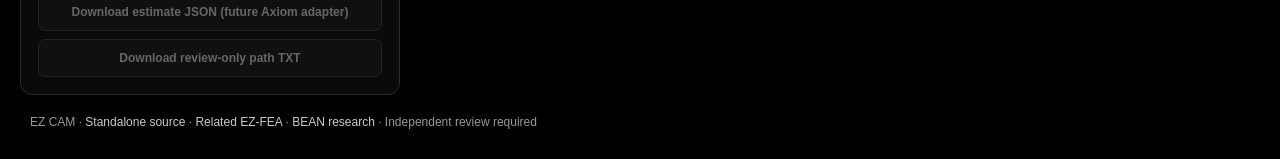
==== commit c290251f: "Expose brake simulation from existing Bystronic and Accurpress estimator" ====
--- a/web/index.html
+++ b/web/index.html
@@ -19,7 +19,7 @@
       <h1>Set up. <em>Simulate a path.</em><br>Understand the cost.</h1>
       <p>Explore a genuine mathematical facing path, transparent cutter inference and single-operation estimates. This public lab is entirely fictional. For real local STEP inspection, use the separate desktop application.</p>
     </div>
-    <nav class="hero-links"><a href="https://github.com/danieloculus0-bot/EZ-CAM">Desktop STEP app + source</a><a href="https://danieloculus0-bot.github.io/Axiom_Beta/erp/">Axiom ERP demo</a><a href="https://danieloculus0-bot.github.io/BEAN/portfolio/">Project directory</a><a href="https://danieloculus0-bot.github.io/BEAN/">BEAN home</a></nav>
+    <nav class="hero-links"><a href="https://github.com/danieloculus0-bot/EZ-CAM">Desktop STEP app + source</a><a href="./brake-lab.html">Press-brake section simulation</a><a href="https://danieloculus0-bot.github.io/Axiom_Beta/erp/">Axiom ERP demo</a><a href="https://danieloculus0-bot.github.io/BEAN/portfolio/">Project directory</a><a href="https://danieloculus0-bot.github.io/BEAN/">BEAN home</a></nav>
   </section>
   <div class="workbench">
     <aside class="sidebar">
@@ -64,7 +64,7 @@
         </div>
       </section>
       <section class="panel" id="brake-fields" hidden><h2><span>02</span> PRESS BRAKE TIME INPUTS</h2>
-        <p class="fine">Manual estimates only. No tool selection, tonnage, collision or bend-sequence validation.</p>
+        <p class="fine">This panel estimates cycle time only. For real 2D fold geometry, sampled interference and bend-order search, <a href="./brake-lab.html">open the EZ CAM brake simulation lab</a>. No machine-specific collision, tonnage or tooling verification.</p>
         <div class="fields two">
           <label>Bends per part<input id="bends" type="number" min="0" max="10000" step="1" value="4"></label>
           <label>Assumed sec/bend<input id="bendtime" type="number" min="0" max="600" value="18"></label>
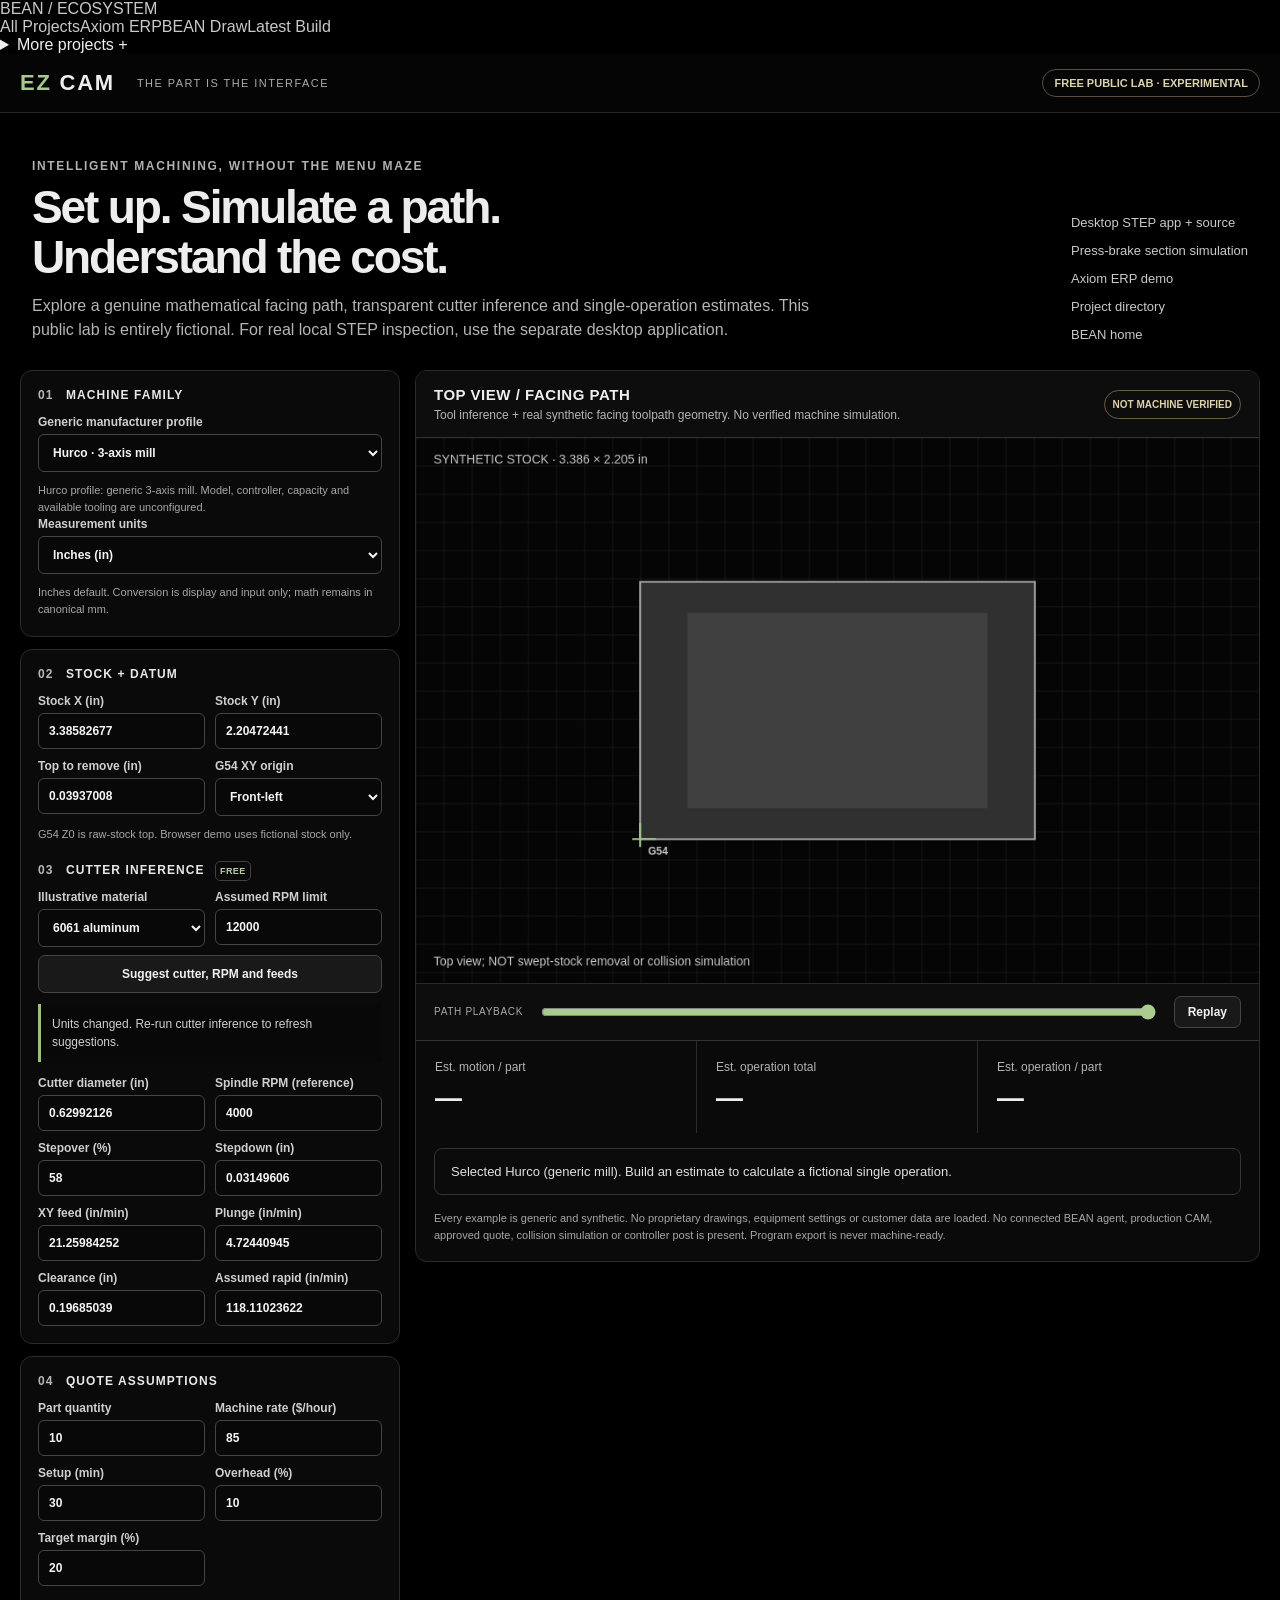
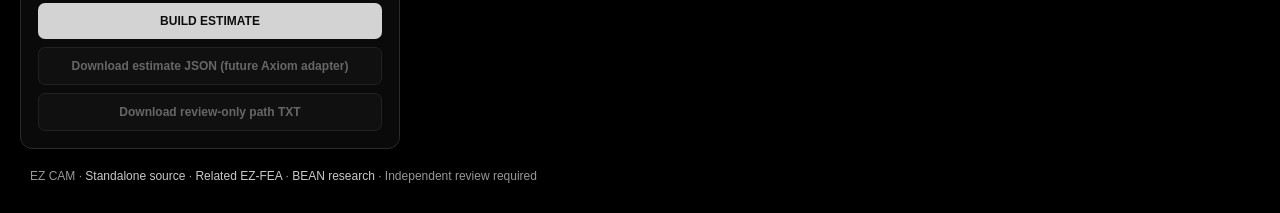
==== commit 67e1862d: "feat(web): connect EZ CAM and press brake lab to BEAN ecosystem" ====
--- a/web/index.html
+++ b/web/index.html
@@ -6,8 +6,13 @@
 <meta name="description" content="EZ CAM: a free experimental machining estimate and toolpath preview lab with transparent tool inference.">
 <title>EZ CAM | The Part Is the Interface</title>
 <link rel="stylesheet" href="./style.css">
+<link rel="stylesheet" href="https://danieloculus0-bot.github.io/BEAN/ecosystem-nav.css?v=20261120">
 </head>
 <body>
+<nav class="bean-net" data-bean-ecosystem-nav="v1" aria-label="BEAN ecosystem navigation"><div class="bean-net-inner">
+<a class="bean-net-home" href="https://danieloculus0-bot.github.io/BEAN/">BEAN / ECOSYSTEM</a><div class="bean-net-links"><a href="https://danieloculus0-bot.github.io/BEAN/portfolio/">All Projects</a><a href="https://danieloculus0-bot.github.io/Axiom_Beta/erp/">Axiom ERP</a><a href="https://danieloculus0-bot.github.io/BEAN/bean-draw/">BEAN Draw</a><a class="bean-net-update" href="https://danieloculus0-bot.github.io/BEAN/status.html">Latest Build</a><details><summary>More projects +</summary><div class="bean-net-menu">
+<a href="https://danieloculus0-bot.github.io/BEAN/research-lab.html">BEAN Research Lab</a><a href="https://danieloculus0-bot.github.io/Axiom_Beta/erp/autonest.html">Axiom AutoNest</a><a href="https://danieloculus0-bot.github.io/EZ-CAM/brake-lab.html">Brake Simulation</a><a href="https://danieloculus0-bot.github.io/BEAN/bean-demo/">BEAN Core Demo</a><a href="https://danieloculus0-bot.github.io/BEAN/portfolio/bean-learning/">Learning Experiments</a><a href="https://danieloculus0-bot.github.io/BEAN/portfolio/ez-fair/">EZ-FAIR Demo</a><a href="https://danieloculus0-bot.github.io/BEAN/portfolio/ez-office/">EZ-Office Demo</a><a href="https://danieloculus0-bot.github.io/BEAN/aiscend.html">AIscend</a><a href="https://danieloculus0-bot.github.io/BEAN/beander/">BEANder</a><a href="https://github.com/danieloculus0-bot/BEAN">BEAN Source</a></div></details></div></div></nav>
+
 <header class="topbar">
   <a class="brand" href="./" aria-label="EZ CAM home"><span>EZ</span> CAM</a>
   <span class="motto">THE PART IS THE INTERFACE</span>
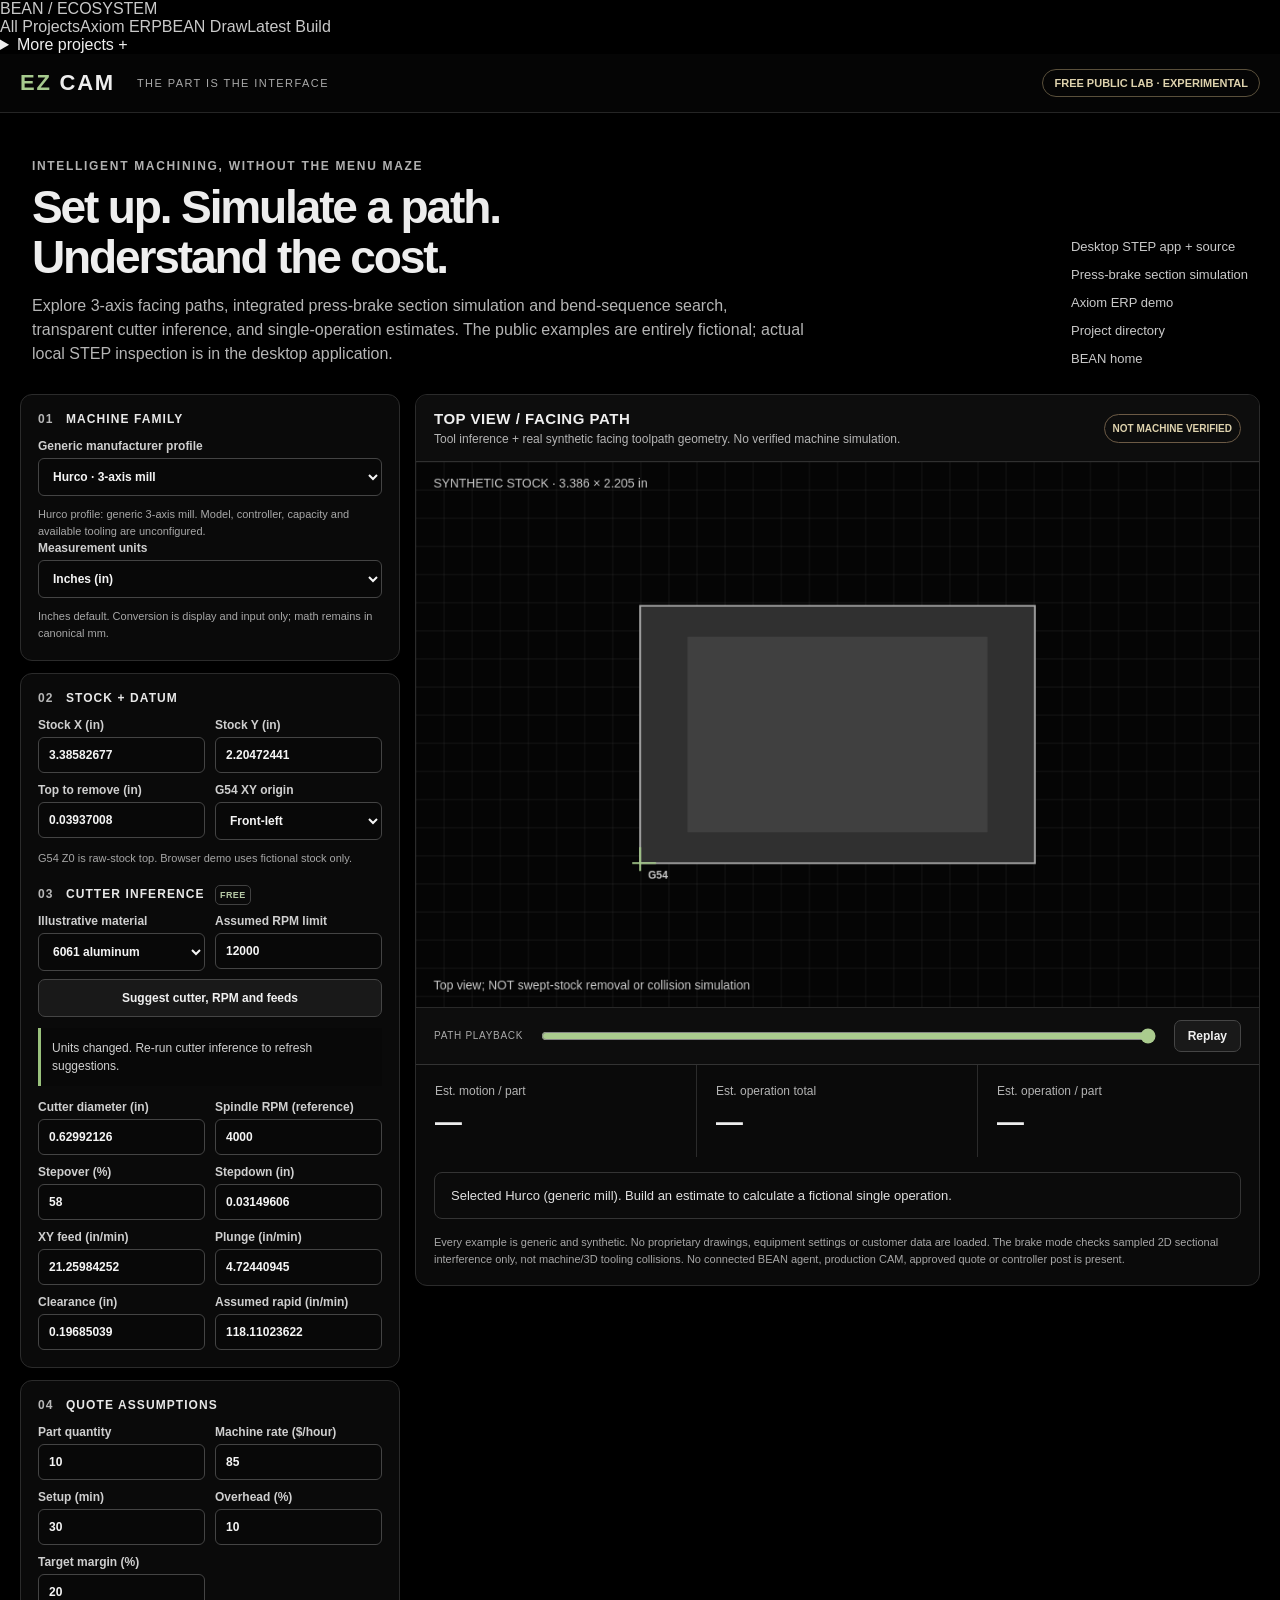
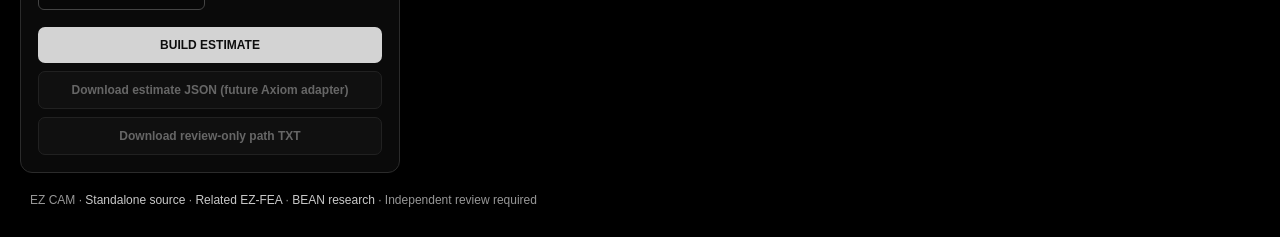
==== commit 640aff97: "Embed brake geometry, optimization and estimate controls into EZ CAM main workbench" ====
--- a/web/index.html
+++ b/web/index.html
@@ -22,7 +22,7 @@
   <section class="hero">
     <div><p class="kicker">Intelligent machining, without the menu maze</p>
       <h1>Set up. <em>Simulate a path.</em><br>Understand the cost.</h1>
-      <p>Explore a genuine mathematical facing path, transparent cutter inference and single-operation estimates. This public lab is entirely fictional. For real local STEP inspection, use the separate desktop application.</p>
+      <p>Explore 3-axis facing paths, integrated press-brake section simulation and bend-sequence search, transparent cutter inference, and single-operation estimates. The public examples are entirely fictional; actual local STEP inspection is in the desktop application.</p>
     </div>
     <nav class="hero-links"><a href="https://github.com/danieloculus0-bot/EZ-CAM">Desktop STEP app + source</a><a href="./brake-lab.html">Press-brake section simulation</a><a href="https://danieloculus0-bot.github.io/Axiom_Beta/erp/">Axiom ERP demo</a><a href="https://danieloculus0-bot.github.io/BEAN/portfolio/">Project directory</a><a href="https://danieloculus0-bot.github.io/BEAN/">BEAN home</a></nav>
   </section>
@@ -68,13 +68,21 @@
           <label>Seconds per pierce<input id="piercetime" type="number" min="0" max="300" value="1.5"></label>
         </div>
       </section>
-      <section class="panel" id="brake-fields" hidden><h2><span>02</span> PRESS BRAKE TIME INPUTS</h2>
-        <p class="fine">This panel estimates cycle time only. For real 2D fold geometry, sampled interference and bend-order search, <a href="./brake-lab.html">open the EZ CAM brake simulation lab</a>. No machine-specific collision, tonnage or tooling verification.</p>
-        <div class="fields two">
-          <label>Bends per part<input id="bends" type="number" min="0" max="10000" step="1" value="4"></label>
+      <section class="panel" id="brake-fields" hidden>
+        <h2><span>02</span> PRESS BRAKE · BEND GEOMETRY</h2>
+        <p class="fine">The brake simulator is built into EZ CAM. Edit a flat 2D section, then use <strong>SIMULATE + ESTIMATE</strong> below or <strong>SEARCH BEND SEQUENCES</strong> to compare bend orders. The same geometry drives the cost estimate and the main preview.</p>
+        <label for="brake-geometry">Flat section / bend list (JSON, <strong>mm</strong>)</label>
+        <textarea id="brake-geometry" rows="13" spellcheck="false" aria-label="Flat section geometry and bend definitions in millimeters"></textarea>
+        <p class="fine">Section geometry stays in mm even if the display-unit selector is inches. This is an idealized strip with parallel bend axes, not a 3D CAD or machine model. Optional 2D rectangular obstruction envelopes are supported.</p>
+        <button id="brake-optimize" class="secondary" type="button">SEARCH BEND SEQUENCES</button>
+        <button id="brake-reset" class="secondary" type="button">RESTORE EXAMPLE</button>
+        <div class="fields two" style="margin-top:12px">
+          <label>Bends from section<input id="bends" type="number" min="1" max="12" value="2" readonly aria-label="Bend count derived from geometry"></label>
           <label>Assumed sec/bend<input id="bendtime" type="number" min="0" max="600" value="18"></label>
           <label>Handling sec/part<input id="handling" type="number" min="0" max="10000" value="20"></label>
         </div>
+        <div id="brake-evidence" class="fine" role="status" aria-live="polite">A bend simulation has not been generated.</div>
+        <p class="fine">For a dedicated full-screen view, <a href="./brake-lab.html">open Brake Simulation Lab</a>. Both workbenches share the same geometric solver.</p>
       </section>
       <section class="panel"><h2><span>04</span> QUOTE ASSUMPTIONS</h2>
         <div class="fields two">
@@ -91,11 +99,12 @@
     </aside>
     <section class="stage">
       <div class="stage-head"><div><h2 id="stage-title">TOP VIEW / FACING PATH</h2><p id="stage-note">Synthetic demo stock. Cutter-center paths only, not removal simulation.</p></div><span class="unverified">NOT MACHINE VERIFIED</span></div>
-      <canvas id="preview" width="960" height="620" aria-label="Synthetic stock and facing cutter path visualization" role="img"></canvas>
-      <div class="playbar"><span>PATH PLAYBACK</span><input id="progress" aria-label="Path playback progress" type="range" min="0" max="100" value="100"><button id="replay" type="button" class="secondary">Replay</button></div>
+      <canvas id="preview" width="960" height="620" aria-label="EZ CAM synthetic facing or press-brake section visualization" role="img"></canvas>
+      <div id="brake-frame-info" class="brake-frame-info" hidden aria-live="off">Bend sequence playback</div>
+      <div class="playbar"><span id="playbar-label">PATH PLAYBACK</span><input id="progress" aria-label="Path playback progress" type="range" min="0" max="100" value="100"><button id="replay" type="button" class="secondary">Replay</button></div>
       <section class="outcome"><div class="metric"><span>Est. motion / part</span><strong id="motion">—</strong></div><div class="metric"><span>Est. operation total</span><strong id="cost">—</strong></div><div class="metric"><span>Est. operation / part</span><strong id="unitcost">—</strong></div></section>
       <div id="result" class="result" role="status" aria-live="polite">Build an estimate to see a calculated result. Pricing inputs are illustrative, not your shop's rates.</div>
-      <p class="disclaimer">Every example is generic and synthetic. No proprietary drawings, equipment settings or customer data are loaded. No connected BEAN agent, production CAM, approved quote, collision simulation or controller post is present. Program export is never machine-ready.</p>
+      <p class="disclaimer">Every example is generic and synthetic. No proprietary drawings, equipment settings or customer data are loaded. The brake mode checks sampled 2D sectional interference only, not machine/3D tooling collisions. No connected BEAN agent, production CAM, approved quote or controller post is present.</p>
     </section>
   </div>
   <footer><p>EZ CAM · <a href="https://github.com/danieloculus0-bot/EZ-CAM">Standalone source</a> · <a href="https://github.com/danieloculus0-bot/EZ-FEA">Related EZ-FEA</a> · <a href="https://github.com/danieloculus0-bot/BEAN">BEAN research</a> · Independent review required</p></footer>
